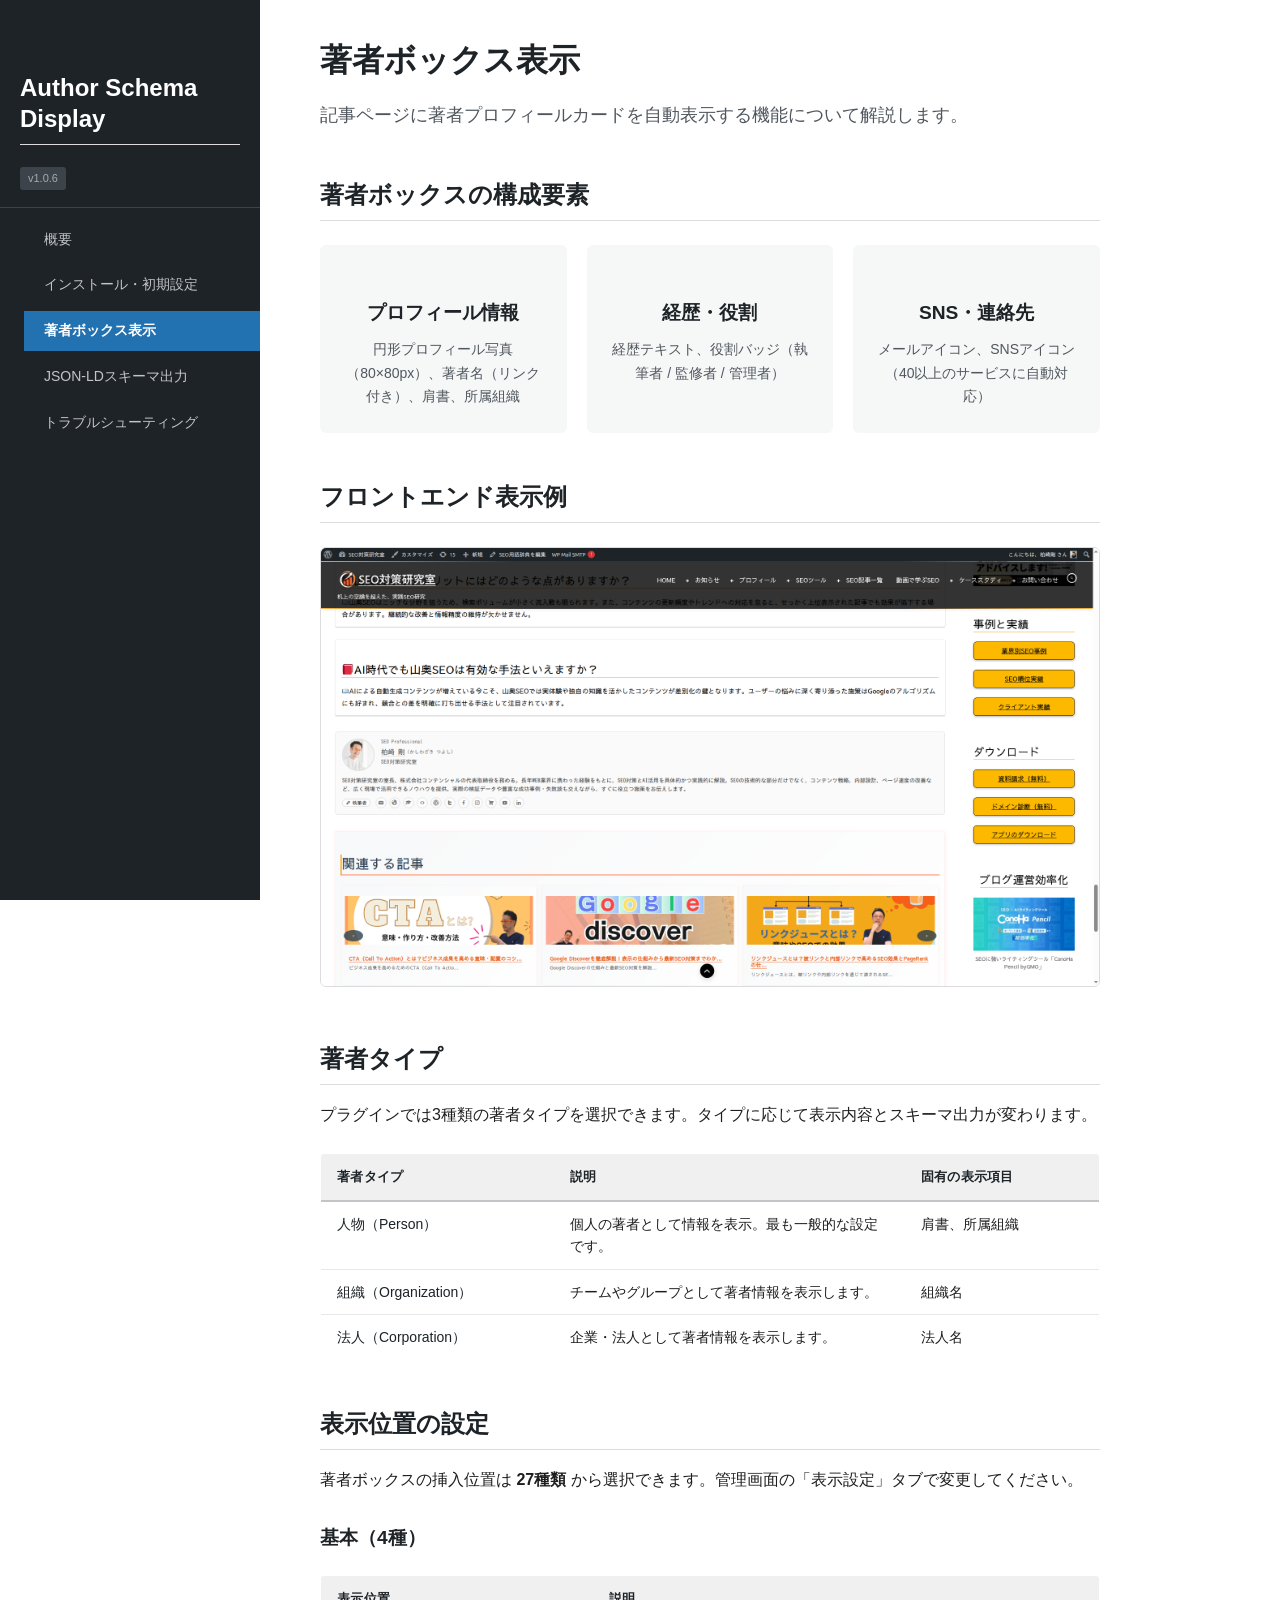
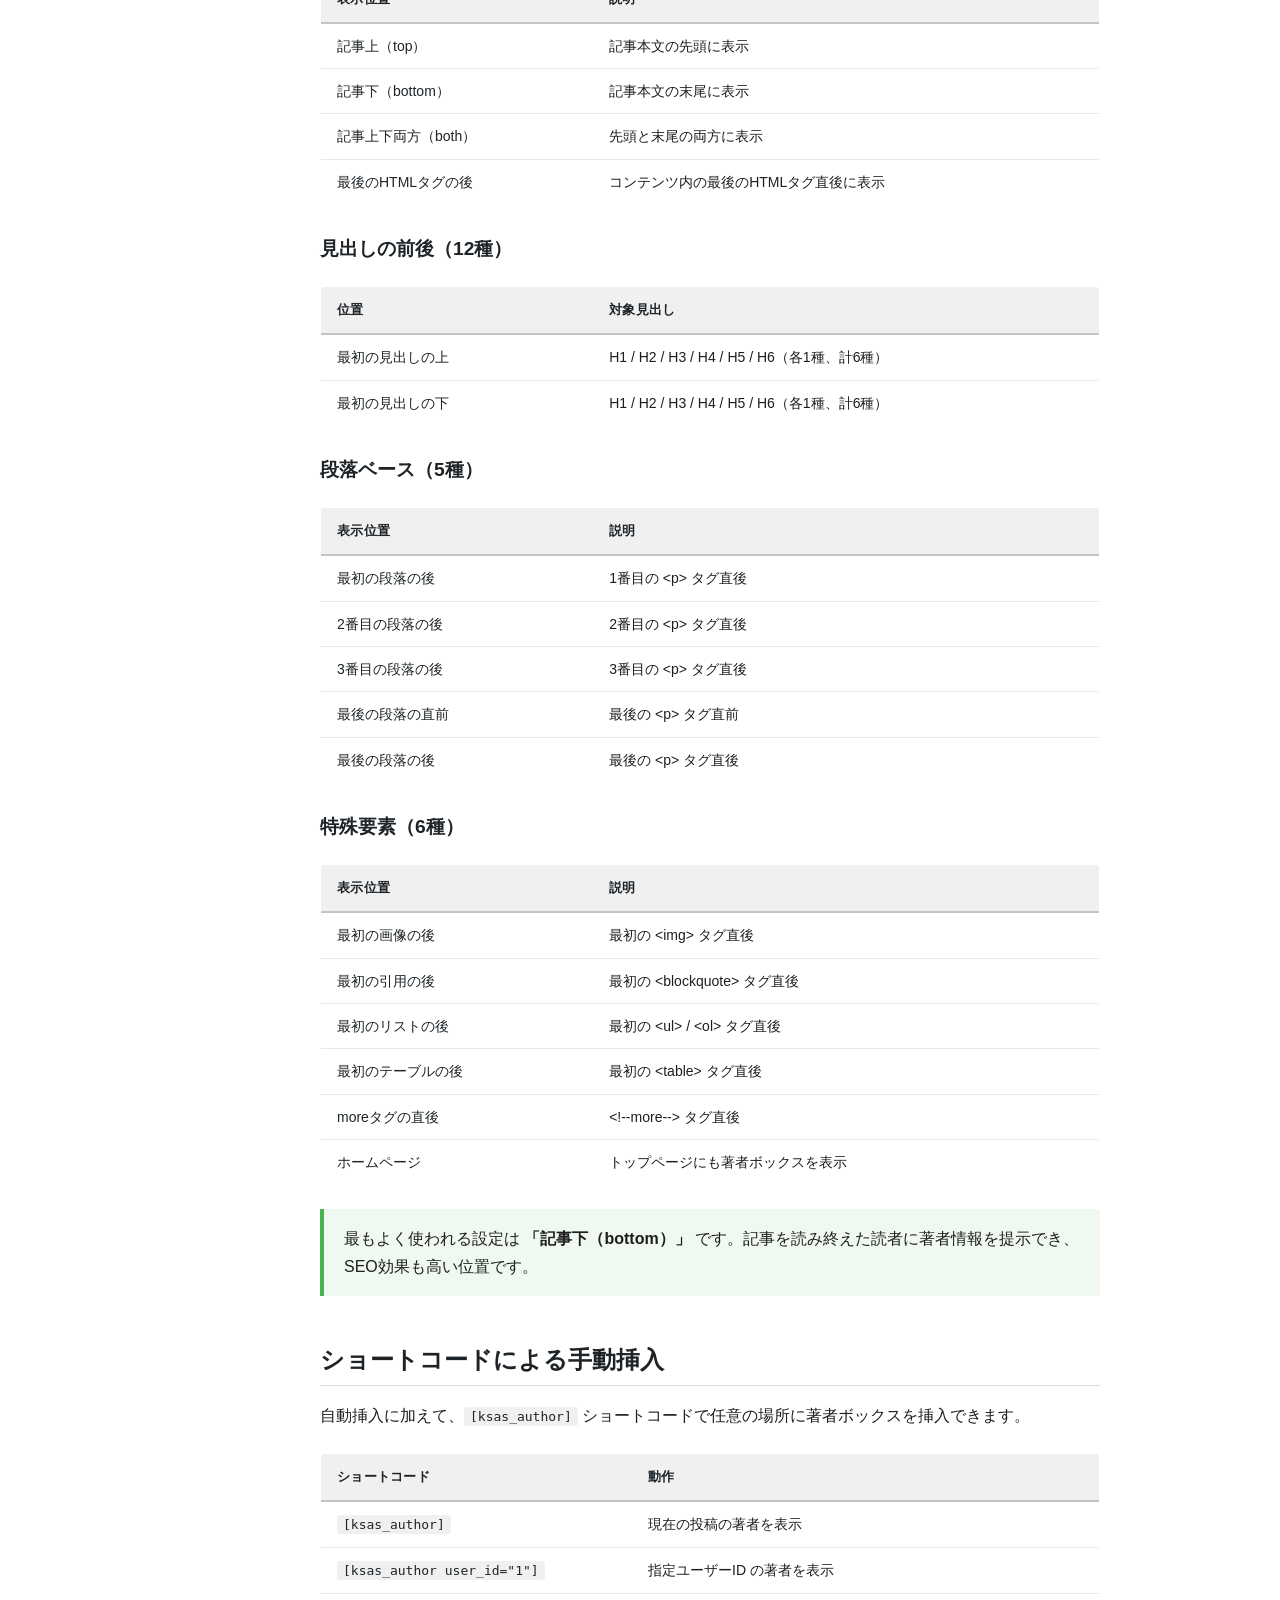
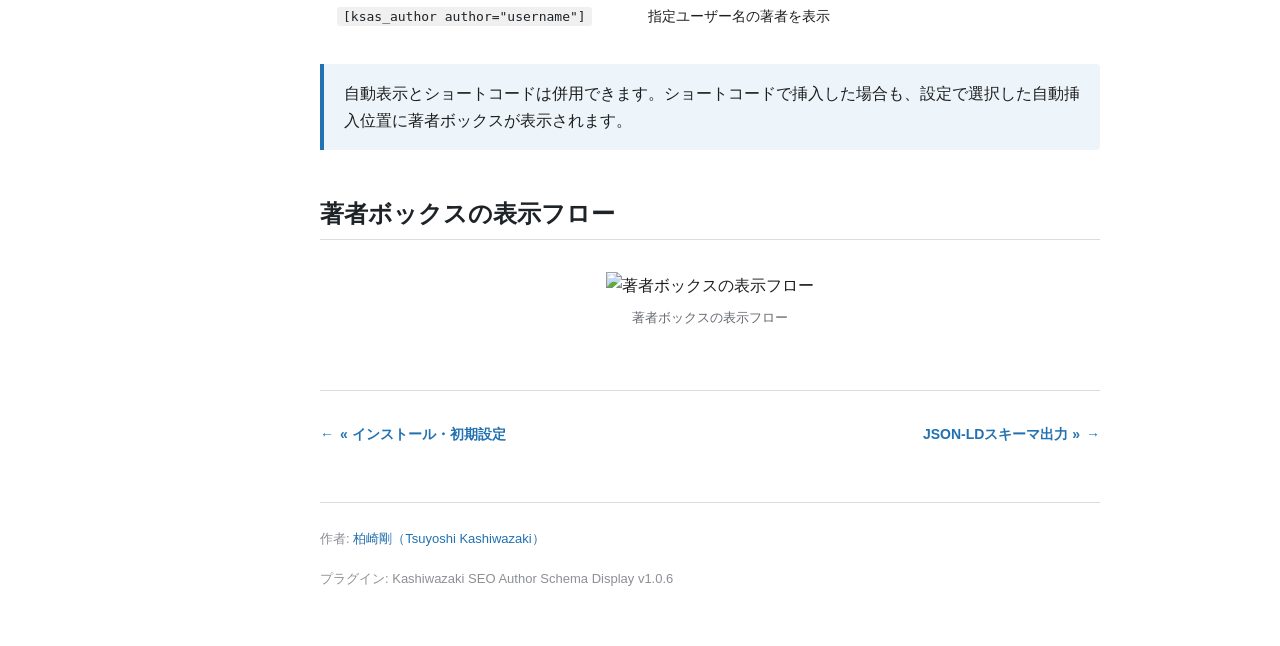
==== docs/author-box.html @ b8400b0e "Add HTML manual to docs directory for GitHub Pages" ====
<!DOCTYPE html>
<html lang="ja">
<head>
    <meta charset="UTF-8">
    <meta name="viewport" content="width=device-width, initial-scale=1.0">
    <title>著者ボックス表示 - Author Schema Display マニュアル</title>
    <link rel="stylesheet" href="css/style.css?v=1">
</head>
<body>
    <button class="hamburger-btn" aria-label="メニューを開く">&#9776;</button>
    <nav class="sidebar">
        <div class="sidebar-header">
            <h2 style="color:#fff;">Author Schema Display</h2>
            <span class="version">v1.0.6</span>
            <img src="images/main-visual.png" alt="" style="width:100%;border-radius:4px;margin-top:8px;">
        </div>
        <ul>
            <li><a href="index.html">概要</a></li>
            <li><a href="setup.html">インストール・初期設定</a></li>
            <li><a href="author-box.html">著者ボックス表示</a></li>
            <li><a href="schema.html">JSON-LDスキーマ出力</a></li>
            <li><a href="troubleshooting.html">トラブルシューティング</a></li>
        </ul>
    </nav>
    <main class="content">
        <h1>著者ボックス表示</h1>

        <p class="lead">記事ページに著者プロフィールカードを自動表示する機能について解説します。</p>

        <h2>著者ボックスの構成要素</h2>

        <div class="feature-cards">
            <div class="feature-card">
                <h3>プロフィール情報</h3>
                <p>円形プロフィール写真（80×80px）、著者名（リンク付き）、肩書、所属組織</p>
            </div>
            <div class="feature-card">
                <h3>経歴・役割</h3>
                <p>経歴テキスト、役割バッジ（執筆者 / 監修者 / 管理者）</p>
            </div>
            <div class="feature-card">
                <h3>SNS・連絡先</h3>
                <p>メールアイコン、SNSアイコン（40以上のサービスに自動対応）</p>
            </div>
        </div>

        <h2>フロントエンド表示例</h2>
        <div class="screenshot">
            <img src="images/screenshots/04-frontend-author-box.png" alt="著者ボックスのフロントエンド表示例" class="lightbox-trigger">
        </div>

        <h2>著者タイプ</h2>
        <p>プラグインでは3種類の著者タイプを選択できます。タイプに応じて表示内容とスキーマ出力が変わります。</p>
        <table>
            <thead>
                <tr>
                    <th style="width:30%;">著者タイプ</th>
                    <th>説明</th>
                    <th style="width:25%;">固有の表示項目</th>
                </tr>
            </thead>
            <tbody>
                <tr>
                    <td>人物（Person）</td>
                    <td>個人の著者として情報を表示。最も一般的な設定です。</td>
                    <td>肩書、所属組織</td>
                </tr>
                <tr>
                    <td>組織（Organization）</td>
                    <td>チームやグループとして著者情報を表示します。</td>
                    <td>組織名</td>
                </tr>
                <tr>
                    <td>法人（Corporation）</td>
                    <td>企業・法人として著者情報を表示します。</td>
                    <td>法人名</td>
                </tr>
            </tbody>
        </table>

        <h2>表示位置の設定</h2>
        <p>著者ボックスの挿入位置は <strong>27種類</strong> から選択できます。管理画面の「表示設定」タブで変更してください。</p>

        <h3>基本（4種）</h3>
        <table>
            <thead>
                <tr>
                    <th style="width:35%;">表示位置</th>
                    <th>説明</th>
                </tr>
            </thead>
            <tbody>
                <tr><td>記事上（top）</td><td>記事本文の先頭に表示</td></tr>
                <tr><td>記事下（bottom）</td><td>記事本文の末尾に表示</td></tr>
                <tr><td>記事上下両方（both）</td><td>先頭と末尾の両方に表示</td></tr>
                <tr><td>最後のHTMLタグの後</td><td>コンテンツ内の最後のHTMLタグ直後に表示</td></tr>
            </tbody>
        </table>

        <h3>見出しの前後（12種）</h3>
        <table>
            <thead>
                <tr>
                    <th style="width:35%;">位置</th>
                    <th>対象見出し</th>
                </tr>
            </thead>
            <tbody>
                <tr><td>最初の見出しの上</td><td>H1 / H2 / H3 / H4 / H5 / H6（各1種、計6種）</td></tr>
                <tr><td>最初の見出しの下</td><td>H1 / H2 / H3 / H4 / H5 / H6（各1種、計6種）</td></tr>
            </tbody>
        </table>

        <h3>段落ベース（5種）</h3>
        <table>
            <thead>
                <tr>
                    <th style="width:35%;">表示位置</th>
                    <th>説明</th>
                </tr>
            </thead>
            <tbody>
                <tr><td>最初の段落の後</td><td>1番目の &lt;p&gt; タグ直後</td></tr>
                <tr><td>2番目の段落の後</td><td>2番目の &lt;p&gt; タグ直後</td></tr>
                <tr><td>3番目の段落の後</td><td>3番目の &lt;p&gt; タグ直後</td></tr>
                <tr><td>最後の段落の直前</td><td>最後の &lt;p&gt; タグ直前</td></tr>
                <tr><td>最後の段落の後</td><td>最後の &lt;p&gt; タグ直後</td></tr>
            </tbody>
        </table>

        <h3>特殊要素（6種）</h3>
        <table>
            <thead>
                <tr>
                    <th style="width:35%;">表示位置</th>
                    <th>説明</th>
                </tr>
            </thead>
            <tbody>
                <tr><td>最初の画像の後</td><td>最初の &lt;img&gt; タグ直後</td></tr>
                <tr><td>最初の引用の後</td><td>最初の &lt;blockquote&gt; タグ直後</td></tr>
                <tr><td>最初のリストの後</td><td>最初の &lt;ul&gt; / &lt;ol&gt; タグ直後</td></tr>
                <tr><td>最初のテーブルの後</td><td>最初の &lt;table&gt; タグ直後</td></tr>
                <tr><td>moreタグの直後</td><td>&lt;!--more--&gt; タグ直後</td></tr>
                <tr><td>ホームページ</td><td>トップページにも著者ボックスを表示</td></tr>
            </tbody>
        </table>

        <div class="callout callout-tip">
            <p>最もよく使われる設定は <strong>「記事下（bottom）」</strong> です。記事を読み終えた読者に著者情報を提示でき、SEO効果も高い位置です。</p>
        </div>

        <h2>ショートコードによる手動挿入</h2>
        <p>自動挿入に加えて、<code>[ksas_author]</code> ショートコードで任意の場所に著者ボックスを挿入できます。</p>

        <table>
            <thead>
                <tr>
                    <th style="width:40%;">ショートコード</th>
                    <th>動作</th>
                </tr>
            </thead>
            <tbody>
                <tr>
                    <td><code>[ksas_author]</code></td>
                    <td>現在の投稿の著者を表示</td>
                </tr>
                <tr>
                    <td><code>[ksas_author user_id="1"]</code></td>
                    <td>指定ユーザーID の著者を表示</td>
                </tr>
                <tr>
                    <td><code>[ksas_author author="username"]</code></td>
                    <td>指定ユーザー名の著者を表示</td>
                </tr>
            </tbody>
        </table>

        <div class="callout callout-note">
            <p>自動表示とショートコードは併用できます。ショートコードで挿入した場合も、設定で選択した自動挿入位置に著者ボックスが表示されます。</p>
        </div>

        <h2>著者ボックスの表示フロー</h2>
        <figure class="infographic">
            <img src="images/infographics/author-box-flow.png" alt="著者ボックスの表示フロー">
            <figcaption>著者ボックスの表示フロー</figcaption>
        </figure>

        <nav class="page-nav">
            <a href="setup.html" class="prev">&laquo; インストール・初期設定</a>
            <a href="schema.html" class="next">JSON-LDスキーマ出力 &raquo;</a>
        </nav>

        <footer class="manual-footer">
            <p>作者: <a href="https://www.tsuyoshikashiwazaki.jp/profile/" target="_blank" rel="noopener">柏崎剛（Tsuyoshi Kashiwazaki）</a></p>
            <p>プラグイン: Kashiwazaki SEO Author Schema Display v1.0.6</p>
        </footer>
    </main>
    <div class="lightbox"></div>
    <script src="js/manual.js?v=1"></script>
</body>
</html>
---- docs/css/style.css ----
/* ========================================
   WordPress Plugin Manual - Common Stylesheet
   ======================================== */

/* ========================================
   1. Base / Reset
   ======================================== */

*,
*::before,
*::after {
    margin: 0;
    padding: 0;
    box-sizing: border-box;
}

html {
    font-size: 16px;
    scroll-behavior: smooth;
}

body {
    font-family: -apple-system, BlinkMacSystemFont, "Segoe UI", Roboto, Oxygen,
        Ubuntu, Cantarell, "Fira Sans", "Droid Sans", "Helvetica Neue", Arial,
        sans-serif;
    color: #1e1e1e;
    background: #fff;
    line-height: 1.7;
}

img {
    max-width: 100%;
    height: auto;
}

a {
    color: #2271b1;
    text-decoration: none;
}

a:hover {
    color: #135e96;
    text-decoration: underline;
}

/* ========================================
   2. Sidebar
   ======================================== */

.sidebar {
    position: fixed;
    top: 0;
    left: 0;
    width: 260px;
    height: 100vh;
    background: #1d2327;
    color: #fff;
    overflow-y: auto;
    z-index: 100;
    padding-bottom: 40px;
}

.sidebar-header {
    padding: 24px 20px 16px;
    border-bottom: 1px solid #3c434a;
}

.sidebar-header h1 {
    font-size: 15px;
    font-weight: 600;
    line-height: 1.4;
    color: #fff;
}

.sidebar-header .version {
    display: inline-block;
    margin-top: 6px;
    font-size: 11px;
    color: #a7aaad;
    background: #3c434a;
    padding: 2px 8px;
    border-radius: 3px;
}

.sidebar ul {
    list-style: none;
    padding: 12px 0;
}

.sidebar ul li a {
    display: block;
    padding: 8px 20px;
    color: #c3c4c7;
    font-size: 14px;
    transition: background 0.15s, color 0.15s;
}

.sidebar ul li a:hover {
    background: #2c3338;
    color: #fff;
    text-decoration: none;
}

.sidebar ul li.active a {
    background: #2271b1;
    color: #fff;
    font-weight: 600;
}

.sidebar ul li.section-label {
    padding: 18px 20px 4px;
    font-size: 11px;
    font-weight: 700;
    text-transform: uppercase;
    letter-spacing: 0.06em;
    color: #8c8f94;
}

/* ========================================
   3. Main Content
   ======================================== */

.content {
    margin-left: 260px;
    max-width: 900px;
    padding: 40px 60px;
}

/* ========================================
   4. Typography
   ======================================== */

h1, h2, h3, h4, h5, h6 {
    color: #1d2327;
    font-weight: 600;
    line-height: 1.3;
}

h1 {
    font-size: 2rem;
    margin-bottom: 16px;
}

h2 {
    font-size: 1.5rem;
    margin-top: 48px;
    margin-bottom: 16px;
    padding-bottom: 10px;
    border-bottom: 1px solid #dcdcde;
}

h3 {
    font-size: 1.2rem;
    margin-top: 32px;
    margin-bottom: 12px;
}

h4 {
    font-size: 1.05rem;
    margin-top: 24px;
    margin-bottom: 8px;
}

p {
    margin-bottom: 16px;
}

.lead {
    font-size: 1.15rem;
    color: #50575e;
    line-height: 1.8;
    margin-bottom: 24px;
}

/* ========================================
   5. Steps
   ======================================== */

.step {
    display: flex;
    gap: 16px;
    margin-bottom: 24px;
    align-items: flex-start;
}

.step-number {
    flex-shrink: 0;
    width: 36px;
    height: 36px;
    background: #2271b1;
    color: #fff;
    border-radius: 50%;
    display: flex;
    align-items: center;
    justify-content: center;
    font-size: 16px;
    font-weight: 700;
    line-height: 1;
}

.step-content {
    flex: 1;
    padding-top: 4px;
}

.step-content p:last-child {
    margin-bottom: 0;
}

/* ========================================
   6. Callout Boxes
   ======================================== */

.callout {
    padding: 16px 20px;
    margin: 24px 0;
    border-left: 4px solid;
    border-radius: 0 4px 4px 0;
}

.callout-title {
    font-weight: 700;
    margin-bottom: 6px;
}

.callout p:last-child {
    margin-bottom: 0;
}

.callout-tip {
    border-left-color: #46b450;
    background: #f0f9f1;
}

.callout-tip .callout-title {
    color: #2e7d32;
}

.callout-warning {
    border-left-color: #ffb900;
    background: #fef8e7;
}

.callout-warning .callout-title {
    color: #8b6914;
}

.callout-note {
    border-left-color: #2271b1;
    background: #edf5fa;
}

.callout-note .callout-title {
    color: #2271b1;
}

/* ========================================
   7. Screenshots
   ======================================== */

.screenshot {
    margin: 24px 0;
    text-align: center;
}

.screenshot img {
    max-width: 100%;
    border: 1px solid #dcdcde;
    border-radius: 6px;
    cursor: zoom-in;
}

.screenshot figcaption,
.screenshot .caption {
    font-size: 13px;
    color: #646970;
    margin-top: 8px;
    font-style: italic;
}

/* ========================================
   8. Infographic Images
   ======================================== */

.infographic {
    margin: 32px 0;
    text-align: center;
}

.infographic img {
    max-width: 100%;
    display: inline-block;
}

.infographic figcaption,
.infographic .caption {
    font-size: 13px;
    color: #646970;
    margin-top: 8px;
}

/* ========================================
   9. Feature Cards
   ======================================== */

.feature-cards {
    display: grid;
    grid-template-columns: repeat(3, 1fr);
    gap: 20px;
    margin: 24px 0;
}

.feature-card {
    background: #f6f7f7;
    border-radius: 6px;
    padding: 24px 20px;
    text-align: center;
}

.feature-card h4 {
    margin-top: 0;
    margin-bottom: 8px;
}

.feature-card p {
    font-size: 14px;
    color: #50575e;
    margin-bottom: 0;
}

.feature-card .icon {
    font-size: 28px;
    margin-bottom: 12px;
    display: block;
}

/* ========================================
   10. Tables (widefat style)
   ======================================== */

table,
table.widefat {
    width: 100%;
    border-collapse: collapse;
    margin: 24px 0;
    font-size: 14px;
    border: 1px solid #dcdcde;
    border-radius: 4px;
    overflow: hidden;
}

table thead th,
table.widefat thead th {
    background: #f0f0f1;
    text-align: left;
    padding: 12px 16px;
    font-weight: 600;
    font-size: 13px;
    color: #1d2327;
    border-bottom: 2px solid #c3c4c7;
    letter-spacing: 0.02em;
}

table tbody td,
table.widefat tbody td {
    padding: 11px 16px;
    border-bottom: 1px solid #e8e8e8;
    vertical-align: top;
    line-height: 1.6;
}

table tbody tr:hover,
table.widefat tbody tr:hover {
    background: #f6f7f7;
}

table tbody tr:last-child td,
table.widefat tbody tr:last-child td {
    border-bottom: none;
}

table tbody td:first-child {
    font-weight: 500;
    color: #1d2327;
}

/* ========================================
   11. HTTP Status Color Coding
   ======================================== */

.http-2xx {
    color: #00a32a;
    font-weight: 600;
}

.http-3xx {
    color: #2271b1;
    font-weight: 600;
}

.http-4xx {
    color: #dba617;
    font-weight: 600;
}

.http-5xx {
    color: #d63638;
    font-weight: 600;
}

/* ========================================
   12. Status Badges
   ======================================== */

.status-badge {
    display: inline-block;
    padding: 2px 10px;
    border-radius: 12px;
    font-size: 12px;
    font-weight: 600;
    line-height: 1.6;
    white-space: nowrap;
}

.status-ok {
    background: #edfaef;
    color: #00a32a;
}

.status-warning {
    background: #fef8e7;
    color: #996800;
}

.status-error {
    background: #fcf0f1;
    color: #d63638;
}

/* ========================================
   13. Lightbox Overlay
   ======================================== */

.lightbox {
    display: none;
    position: fixed;
    inset: 0;
    z-index: 9999;
    background: rgba(0, 0, 0, 0.85);
    align-items: center;
    justify-content: center;
    cursor: zoom-out;
}

.lightbox.active {
    display: flex;
}

.lightbox img {
    max-width: 90vw;
    max-height: 90vh;
    border-radius: 4px;
    box-shadow: 0 4px 30px rgba(0, 0, 0, 0.4);
}

.lightbox-close {
    position: absolute;
    top: 20px;
    right: 28px;
    background: none;
    border: none;
    color: #fff;
    font-size: 36px;
    cursor: pointer;
    line-height: 1;
    opacity: 0.8;
    transition: opacity 0.15s;
}

.lightbox-close:hover {
    opacity: 1;
}

/* ========================================
   14. Page Navigation
   ======================================== */

.page-nav {
    display: flex;
    justify-content: space-between;
    margin-top: 60px;
    padding-top: 24px;
    border-top: 1px solid #dcdcde;
}

.page-nav a {
    display: inline-flex;
    align-items: center;
    gap: 6px;
    font-size: 14px;
    font-weight: 600;
    color: #2271b1;
    padding: 8px 0;
}

.page-nav a:hover {
    color: #135e96;
    text-decoration: none;
}

.page-nav .prev::before {
    content: "\2190";
}

.page-nav .next::after {
    content: "\2192";
}

/* ========================================
   15. Manual Footer
   ======================================== */

.manual-footer {
    margin-top: 48px;
    padding: 24px 0 0;
    border-top: 1px solid #dcdcde;
    font-size: 13px;
    color: #8c8f94;
    line-height: 1.8;
}

.manual-footer a {
    color: #2271b1;
}

.manual-footer a:hover {
    color: #135e96;
}

/* ========================================
   16. Code Blocks
   ======================================== */

code {
    background: #f0f0f1;
    padding: 2px 6px;
    border-radius: 3px;
    font-size: 13px;
    font-family: Menlo, Consolas, "DejaVu Sans Mono", monospace;
    color: #1d2327;
}

pre {
    background: #2c3338;
    color: #e4e6e8;
    padding: 20px 24px;
    border-radius: 6px;
    overflow-x: auto;
    margin: 24px 0;
    font-size: 13px;
    line-height: 1.6;
}

pre code {
    background: none;
    padding: 0;
    border-radius: 0;
    color: inherit;
    font-size: inherit;
}

/* ========================================
   17. Lists
   ======================================== */

ul, ol {
    margin: 0 0 16px 24px;
}

li {
    margin-bottom: 6px;
}

/* ========================================
   18. Hamburger Menu Button
   ======================================== */

.hamburger-btn {
    display: none;
    position: fixed;
    top: 12px;
    left: 12px;
    z-index: 200;
    background: #1d2327;
    border: none;
    color: #fff;
    width: 40px;
    height: 40px;
    border-radius: 4px;
    cursor: pointer;
    font-size: 22px;
    align-items: center;
    justify-content: center;
    line-height: 1;
}

/* ========================================
   19. Responsive (max-width: 768px)
   ======================================== */

@media (max-width: 768px) {
    .sidebar {
        transform: translateX(-100%);
        transition: transform 0.25s ease;
    }

    .sidebar.open {
        transform: translateX(0);
    }

    .content {
        margin-left: 0;
        padding: 60px 20px 40px;
    }

    .hamburger-btn {
        display: flex;
    }

    .feature-cards {
        grid-template-columns: 1fr;
    }

    .page-nav {
        flex-direction: column;
        gap: 12px;
    }

    table.widefat {
        font-size: 13px;
    }

    table.widefat thead th,
    table.widefat tbody td {
        padding: 8px 10px;
    }

    h1 {
        font-size: 1.6rem;
    }

    h2 {
        font-size: 1.3rem;
    }
}
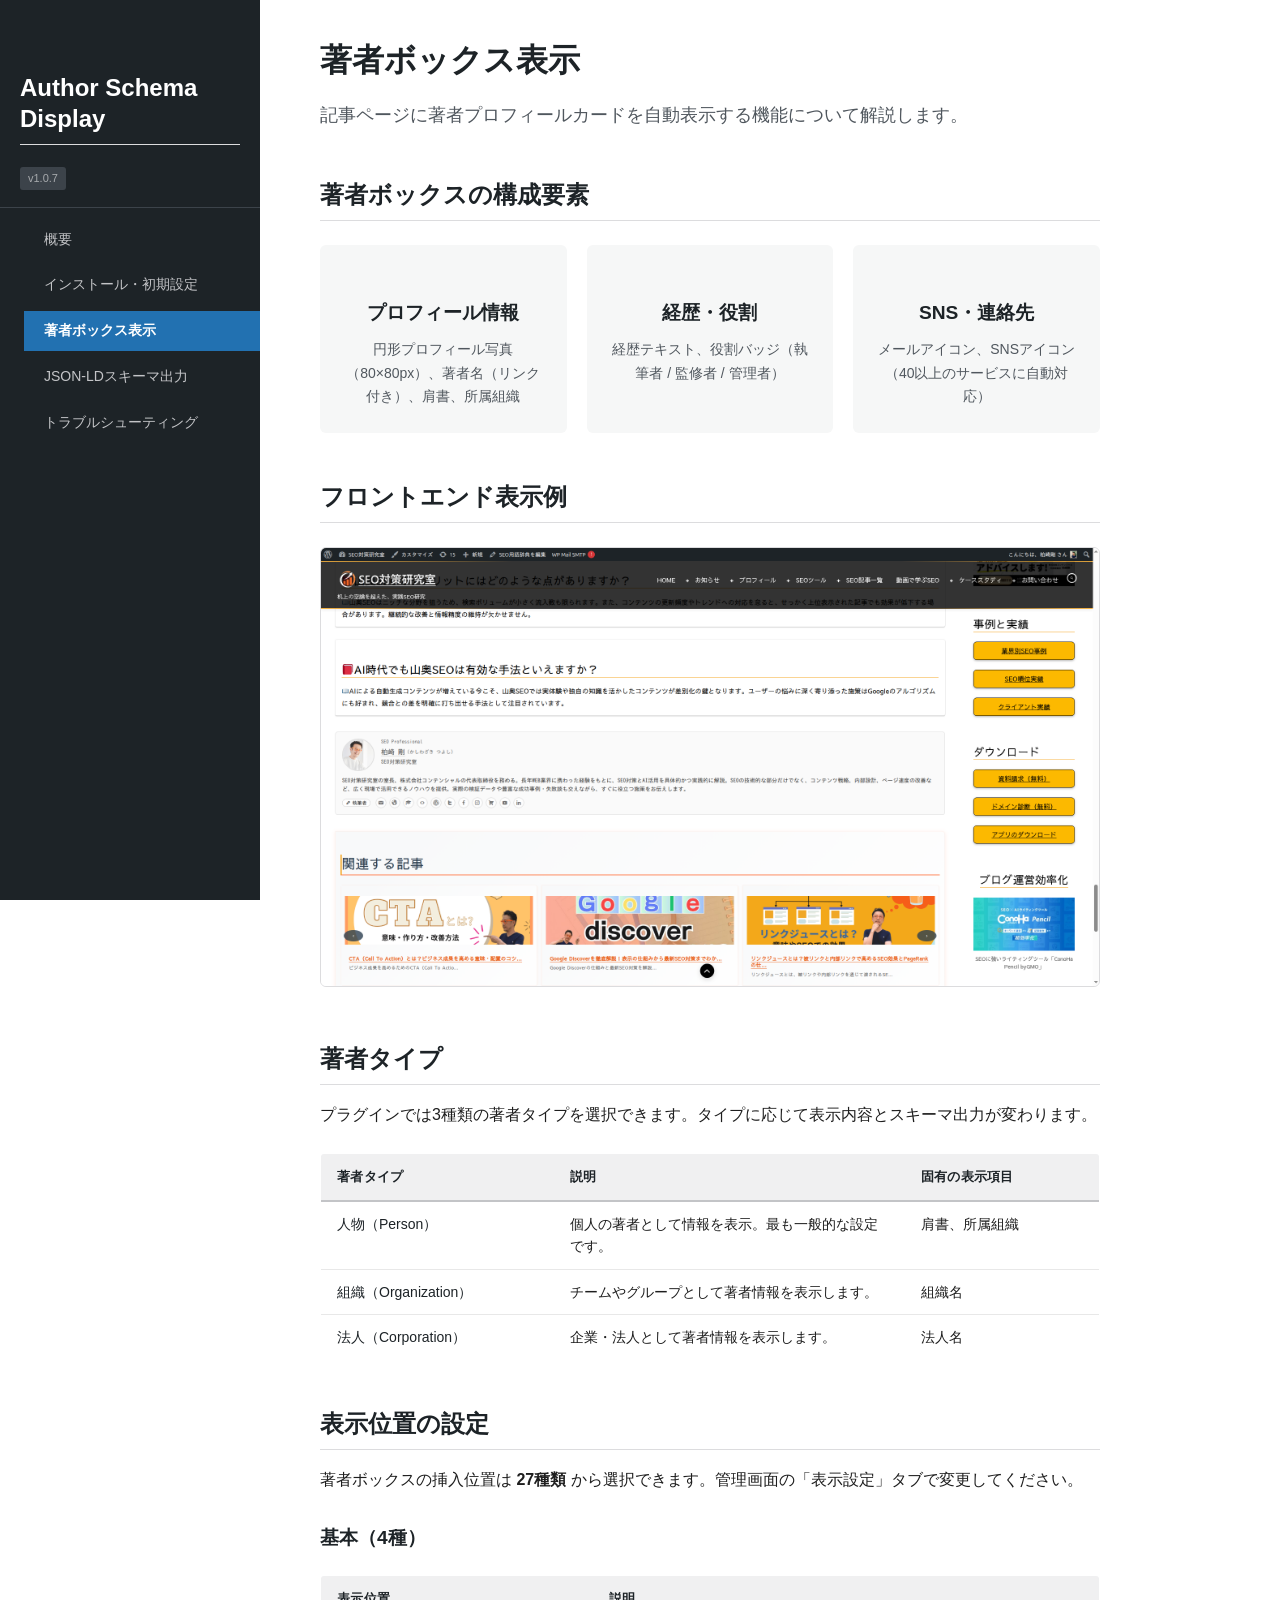
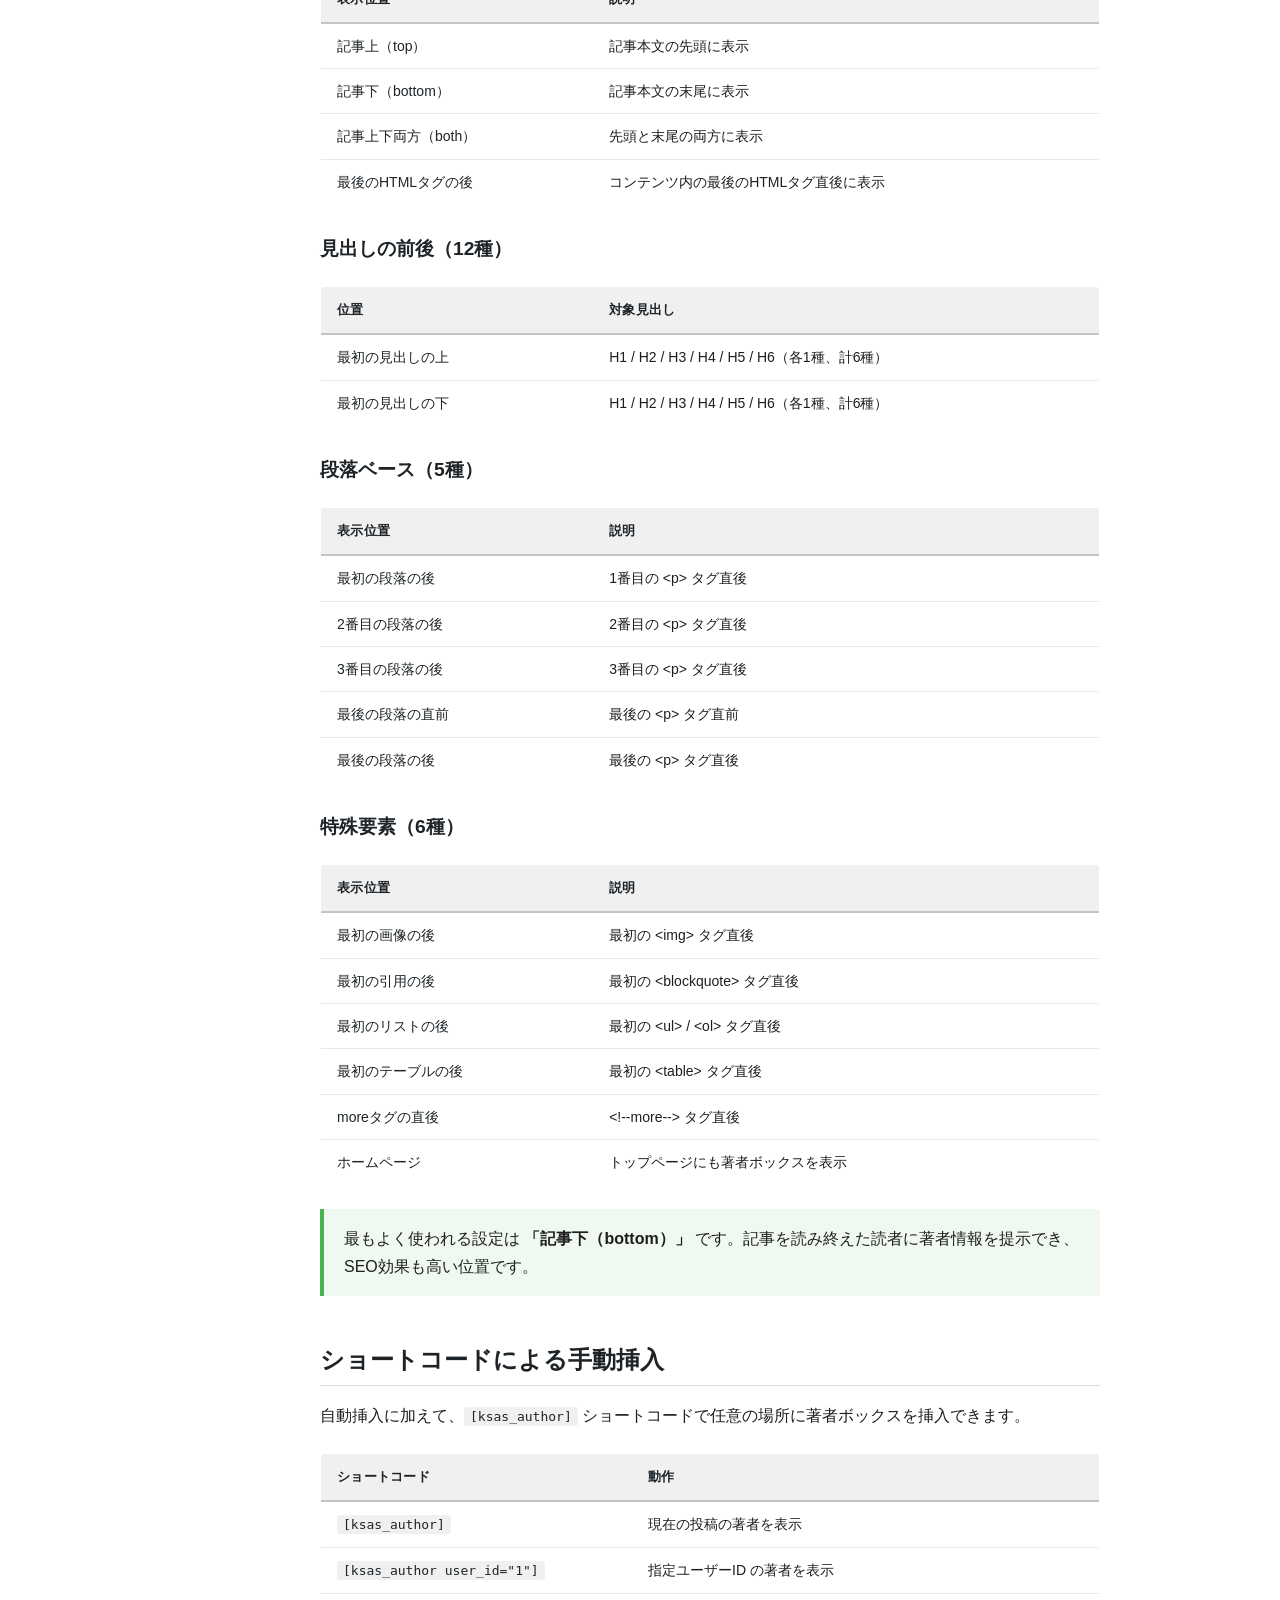
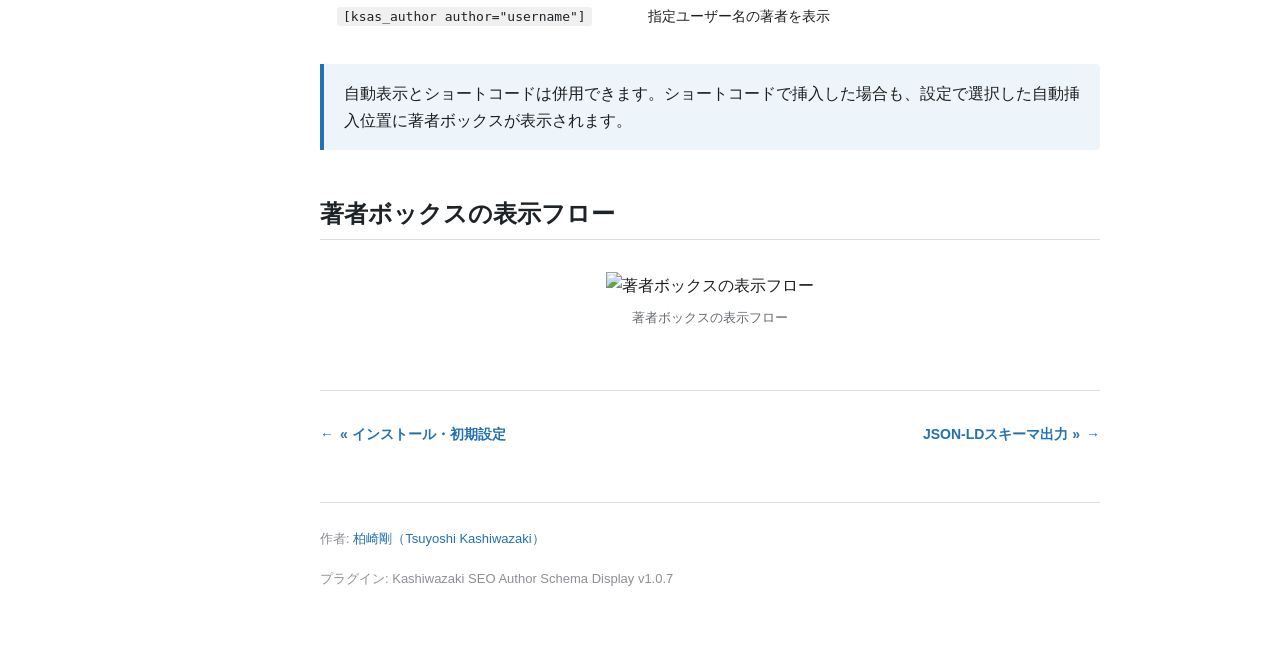
==== commit c21b9b68: "Update to v1.0.7 - WordPress 6.8 未満で get_plugin_data() 未定義によりフロントエンドが致命的エラーになる問題を修正 - WordPress 5.8 " ====
--- a/docs/author-box.html
+++ b/docs/author-box.html
@@ -11,7 +11,7 @@
     <nav class="sidebar">
         <div class="sidebar-header">
             <h2 style="color:#fff;">Author Schema Display</h2>
-            <span class="version">v1.0.6</span>
+            <span class="version">v1.0.7</span>
             <img src="images/main-visual.png" alt="" style="width:100%;border-radius:4px;margin-top:8px;">
         </div>
         <ul>
@@ -193,7 +193,7 @@
 
         <footer class="manual-footer">
             <p>作者: <a href="https://www.tsuyoshikashiwazaki.jp/profile/" target="_blank" rel="noopener">柏崎剛（Tsuyoshi Kashiwazaki）</a></p>
-            <p>プラグイン: Kashiwazaki SEO Author Schema Display v1.0.6</p>
+            <p>プラグイン: Kashiwazaki SEO Author Schema Display v1.0.7</p>
         </footer>
     </main>
     <div class="lightbox"></div>
